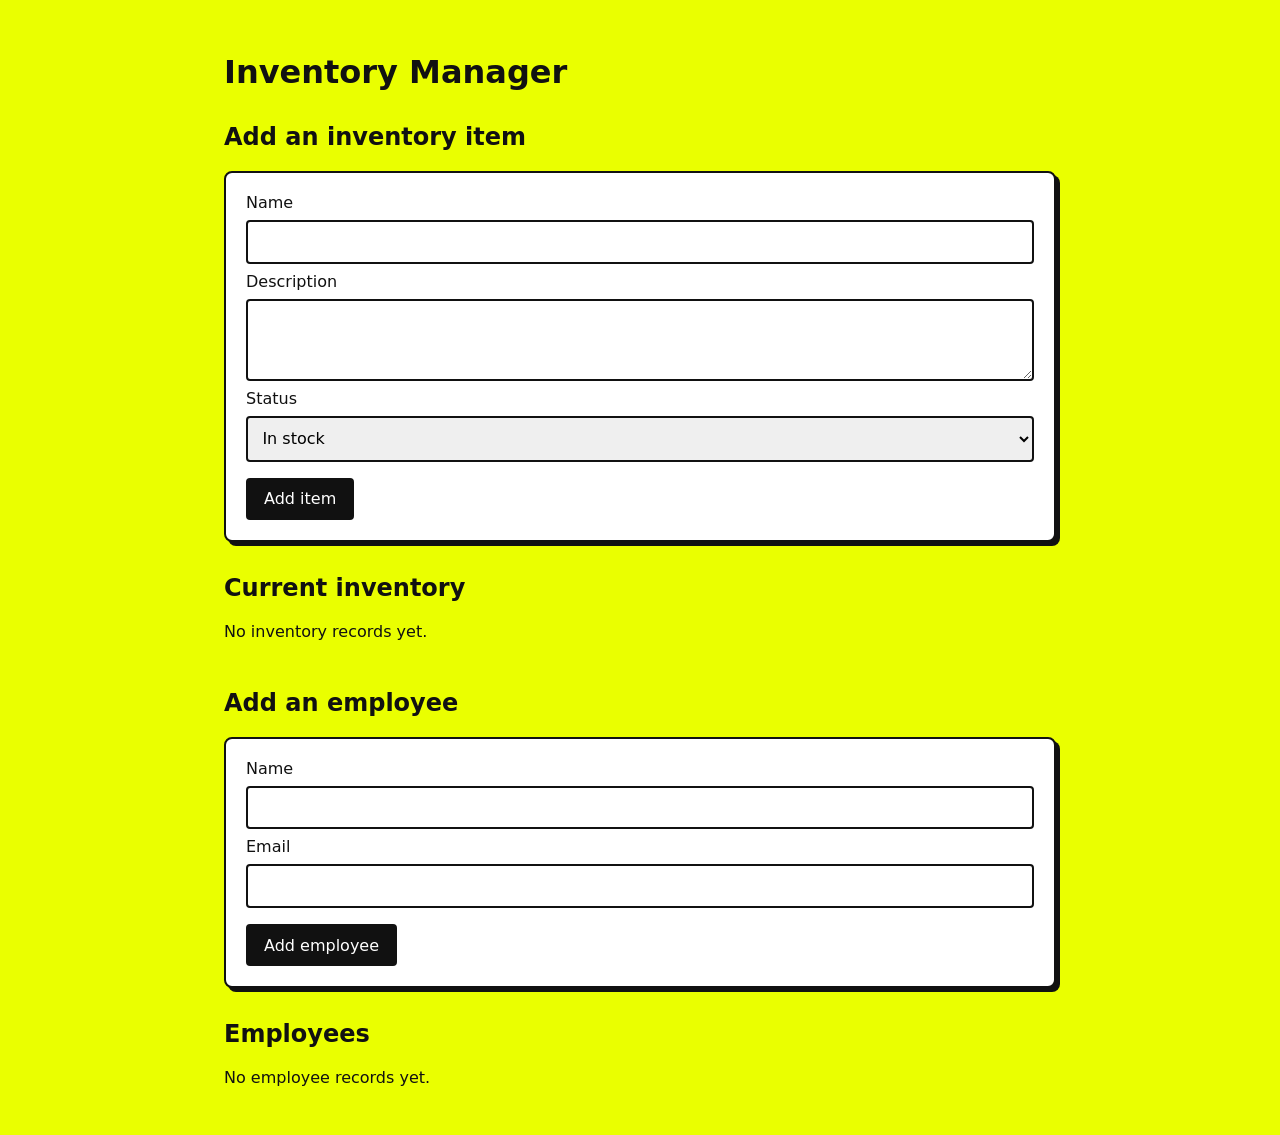
==== index.html @ f7535658 "Add employee inventory assignment management" ====
<!doctype html>
<html lang="en">
<head>
  <meta charset="UTF-8">
  <meta name="viewport" content="width=device-width, initial-scale=1.0">
  <title>Inventory Manager</title>
  <link rel="stylesheet" href="styles.css">
</head>
<body>
<main>
  <h1>Inventory Manager</h1>
  <p id="app-status" class="visually-hidden" role="status" aria-live="polite" aria-atomic="true"></p>

  <section aria-labelledby="inventory-form-heading">
    <h2 id="inventory-form-heading">Add an inventory item</h2>
    <form id="inventory-form" novalidate>
      <input type="hidden" id="record-id">
      <label for="name">Name</label><input type="text" id="name" name="name" required>
      <label for="description">Description</label><textarea id="description" name="description" rows="3" required></textarea>
      <label for="status">Status</label>
      <select id="status" name="status" required>
        <option value="In stock">In stock</option><option value="Low stock">Low stock</option><option value="Out of stock">Out of stock</option>
      </select>
      <div class="form-actions"><button type="submit" id="submit-button">Add item</button><button type="button" id="cancel-button" hidden>Cancel edit</button></div>
    </form>
  </section>

  <section aria-labelledby="inventory-heading">
    <h2 id="inventory-heading">Current inventory</h2>
    <p id="empty-message">No inventory records yet.</p>
    <ul id="inventory-list"></ul>
  </section>

  <section aria-labelledby="employee-form-heading">
    <h2 id="employee-form-heading">Add an employee</h2>
    <form id="employee-form" novalidate>
      <input type="hidden" id="employee-id">
      <label for="employee-name">Name</label><input type="text" id="employee-name" name="employee-name" required>
      <label for="employee-email">Email</label><input type="email" id="employee-email" name="employee-email" required>
      <div class="form-actions"><button type="submit" id="employee-submit-button">Add employee</button><button type="button" id="employee-cancel-button" hidden>Cancel edit</button></div>
    </form>
  </section>

  <section aria-labelledby="employees-heading">
    <h2 id="employees-heading">Employees</h2>
    <p id="employees-empty-message">No employee records yet.</p>
    <div class="table-wrapper" id="employees-table-wrapper" hidden>
      <table>
        <thead><tr><th scope="col">Name</th><th scope="col">Email</th><th scope="col">Actions</th></tr></thead>
        <tbody id="employees-table-body"></tbody>
      </table>
    </div>
  </section>
</main>
<script src="app.js"></script>
</body>
</html>
---- styles.css ----
:root { color-scheme: light; font-family: system-ui, sans-serif; }
* { box-sizing: border-box; }
body { margin: 0; min-height: 100vh; padding: 2rem 1rem; color: #111; background: #eaff00; }
main { width: min(52rem, 100%); margin: 0 auto; }
form, .inventory-item, .table-wrapper { padding: 1.25rem; border: 2px solid #111; border-radius: .5rem; background: #fff; box-shadow: 4px 4px 0 #111; }
form { display: grid; gap: .5rem; }
input, textarea, select, button { font: inherit; }
input, textarea, select { width: 100%; padding: .65rem; border: 2px solid #111; border-radius: .25rem; }
textarea { resize: vertical; }
.form-actions, .item-actions, .assignment-control { display: flex; flex-wrap: wrap; gap: .5rem; align-items: end; margin-top: .5rem; }
.assignment-control label { flex-basis: 100%; font-weight: 700; }
.assignment-control select { flex: 1 1 14rem; }
button { padding: .6rem 1rem; border: 2px solid #111; border-radius: .25rem; color: #fff; background: #111; cursor: pointer; }
button:hover, button:focus-visible { color: #111; background: #eaff00; }
h2 { margin-top: 2rem; }
#inventory-list { display: grid; gap: 1rem; padding: 0; list-style: none; }
.inventory-item h3, .inventory-item p { margin-top: 0; }
.table-wrapper { overflow-x: auto; }
table { width: 100%; border-collapse: collapse; }
th, td { padding: .75rem; border-bottom: 2px solid #111; text-align: left; }
th:last-child, td:last-child { width: 1%; white-space: nowrap; }
td button + button { margin-left: .35rem; }
.visually-hidden { position: absolute; width: 1px; height: 1px; padding: 0; margin: -1px; overflow: hidden; clip: rect(0, 0, 0, 0); white-space: nowrap; border: 0; }
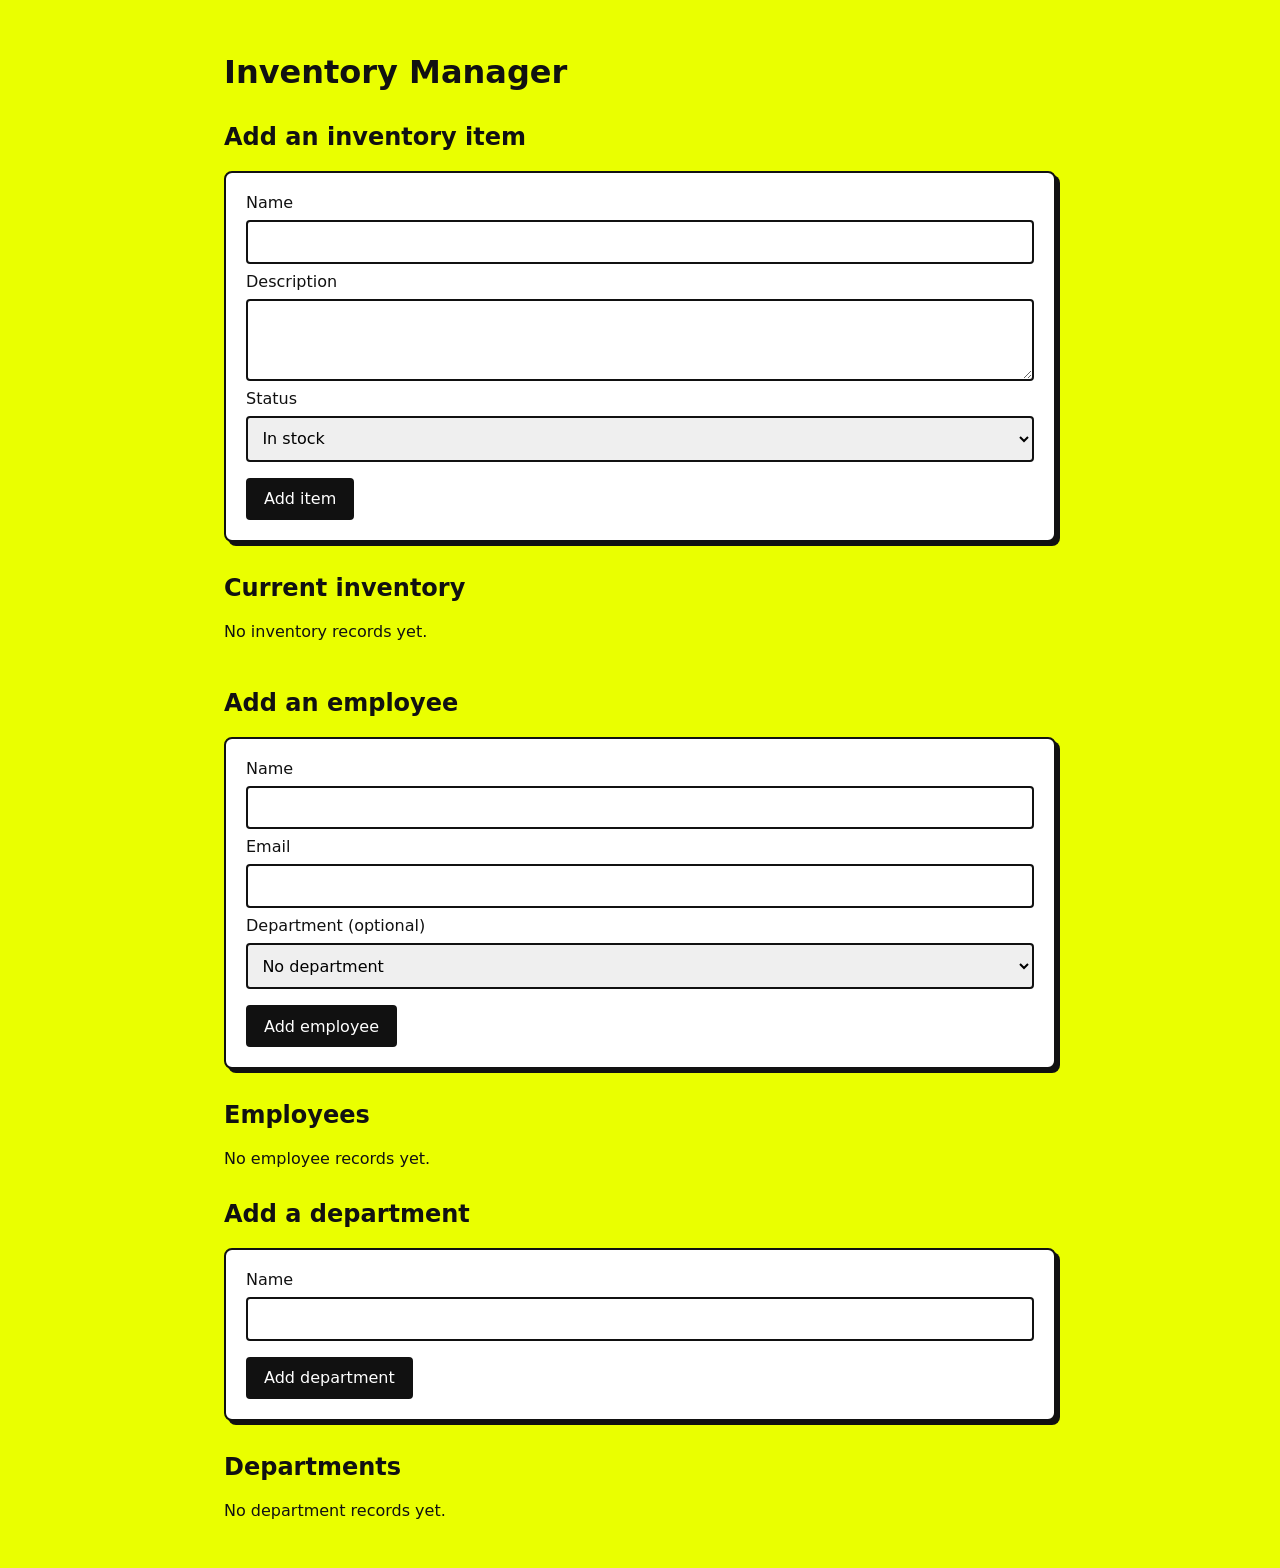
==== commit a2760965: "Add persistent department assignments" ====
--- a/index.html
+++ b/index.html
@@ -37,6 +37,8 @@
       <input type="hidden" id="employee-id">
       <label for="employee-name">Name</label><input type="text" id="employee-name" name="employee-name" required>
       <label for="employee-email">Email</label><input type="email" id="employee-email" name="employee-email" required>
+      <label for="employee-department">Department (optional)</label>
+      <select id="employee-department" name="employee-department"><option value="">No department</option></select>
       <div class="form-actions"><button type="submit" id="employee-submit-button">Add employee</button><button type="button" id="employee-cancel-button" hidden>Cancel edit</button></div>
     </form>
   </section>
@@ -46,8 +48,28 @@
     <p id="employees-empty-message">No employee records yet.</p>
     <div class="table-wrapper" id="employees-table-wrapper" hidden>
       <table>
-        <thead><tr><th scope="col">Name</th><th scope="col">Email</th><th scope="col">Actions</th></tr></thead>
+        <thead><tr><th scope="col">Name</th><th scope="col">Email</th><th scope="col">Department</th><th scope="col">Actions</th></tr></thead>
         <tbody id="employees-table-body"></tbody>
+      </table>
+    </div>
+  </section>
+
+  <section aria-labelledby="department-form-heading">
+    <h2 id="department-form-heading">Add a department</h2>
+    <form id="department-form" novalidate>
+      <input type="hidden" id="department-id">
+      <label for="department-name">Name</label><input type="text" id="department-name" name="department-name" required>
+      <div class="form-actions"><button type="submit" id="department-submit-button">Add department</button><button type="button" id="department-cancel-button" hidden>Cancel edit</button></div>
+    </form>
+  </section>
+
+  <section aria-labelledby="departments-heading">
+    <h2 id="departments-heading">Departments</h2>
+    <p id="departments-empty-message">No department records yet.</p>
+    <div class="table-wrapper" id="departments-table-wrapper" hidden>
+      <table>
+        <thead><tr><th scope="col">Name</th><th scope="col">Employees</th><th scope="col">Actions</th></tr></thead>
+        <tbody id="departments-table-body"></tbody>
       </table>
     </div>
   </section>
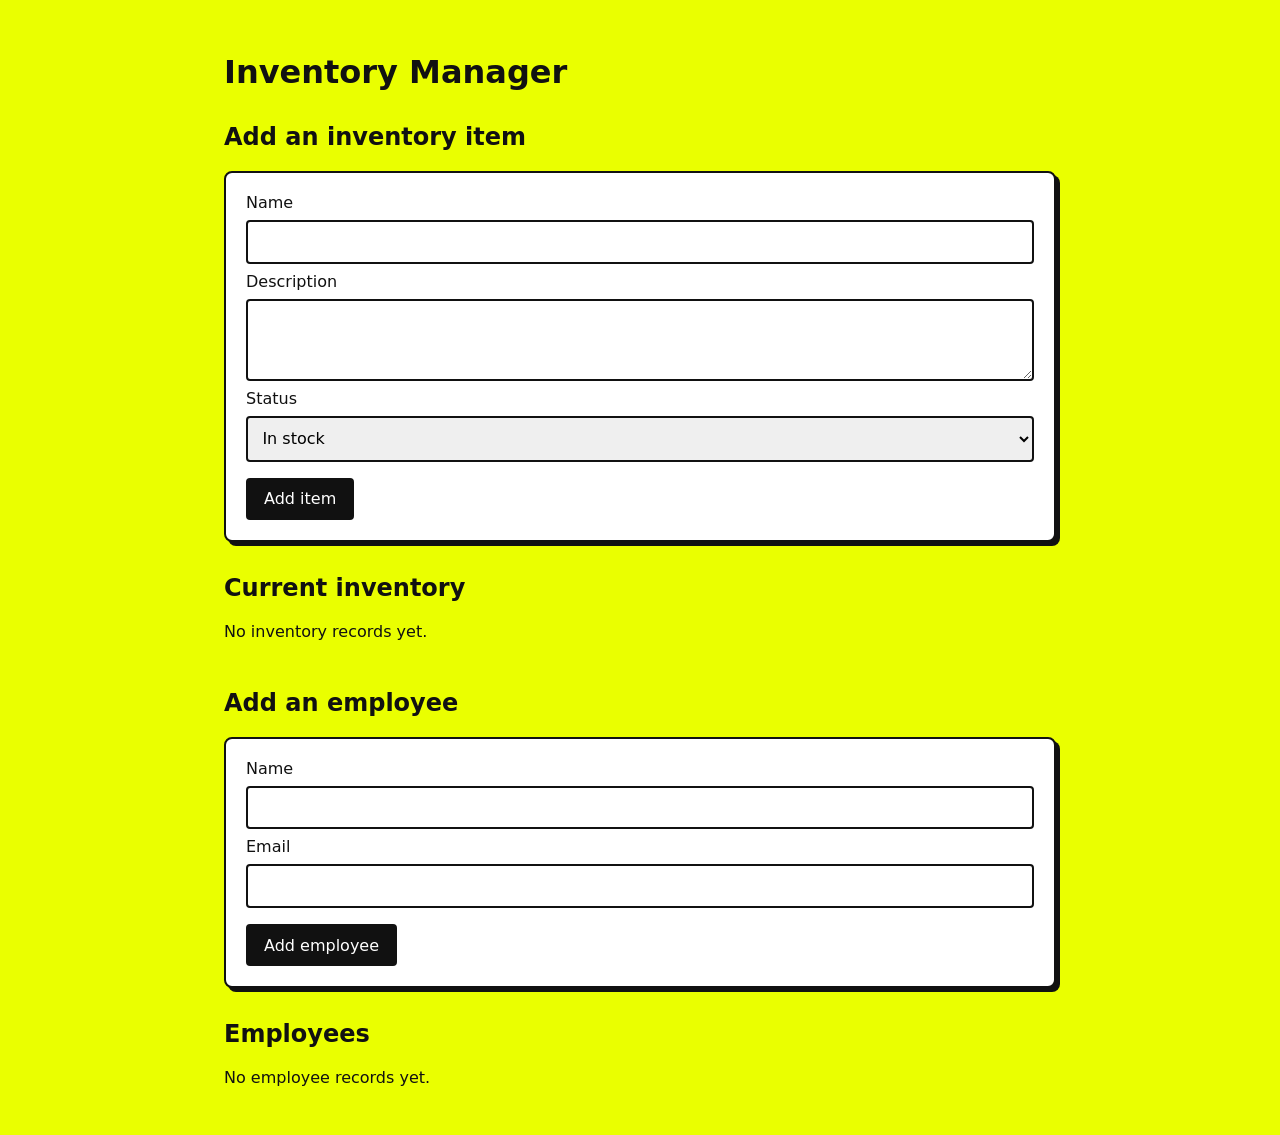
==== commit 912b2ab9: "Merge pull request #1 from thai-ui-test/cody/neon-inventory-crud Add neon inventory CRUD page" ====
--- a/index.html
+++ b/index.html
@@ -37,8 +37,6 @@
       <input type="hidden" id="employee-id">
       <label for="employee-name">Name</label><input type="text" id="employee-name" name="employee-name" required>
       <label for="employee-email">Email</label><input type="email" id="employee-email" name="employee-email" required>
-      <label for="employee-department">Department (optional)</label>
-      <select id="employee-department" name="employee-department"><option value="">No department</option></select>
       <div class="form-actions"><button type="submit" id="employee-submit-button">Add employee</button><button type="button" id="employee-cancel-button" hidden>Cancel edit</button></div>
     </form>
   </section>
@@ -48,28 +46,8 @@
     <p id="employees-empty-message">No employee records yet.</p>
     <div class="table-wrapper" id="employees-table-wrapper" hidden>
       <table>
-        <thead><tr><th scope="col">Name</th><th scope="col">Email</th><th scope="col">Department</th><th scope="col">Actions</th></tr></thead>
+        <thead><tr><th scope="col">Name</th><th scope="col">Email</th><th scope="col">Actions</th></tr></thead>
         <tbody id="employees-table-body"></tbody>
-      </table>
-    </div>
-  </section>
-
-  <section aria-labelledby="department-form-heading">
-    <h2 id="department-form-heading">Add a department</h2>
-    <form id="department-form" novalidate>
-      <input type="hidden" id="department-id">
-      <label for="department-name">Name</label><input type="text" id="department-name" name="department-name" required>
-      <div class="form-actions"><button type="submit" id="department-submit-button">Add department</button><button type="button" id="department-cancel-button" hidden>Cancel edit</button></div>
-    </form>
-  </section>
-
-  <section aria-labelledby="departments-heading">
-    <h2 id="departments-heading">Departments</h2>
-    <p id="departments-empty-message">No department records yet.</p>
-    <div class="table-wrapper" id="departments-table-wrapper" hidden>
-      <table>
-        <thead><tr><th scope="col">Name</th><th scope="col">Employees</th><th scope="col">Actions</th></tr></thead>
-        <tbody id="departments-table-body"></tbody>
       </table>
     </div>
   </section>
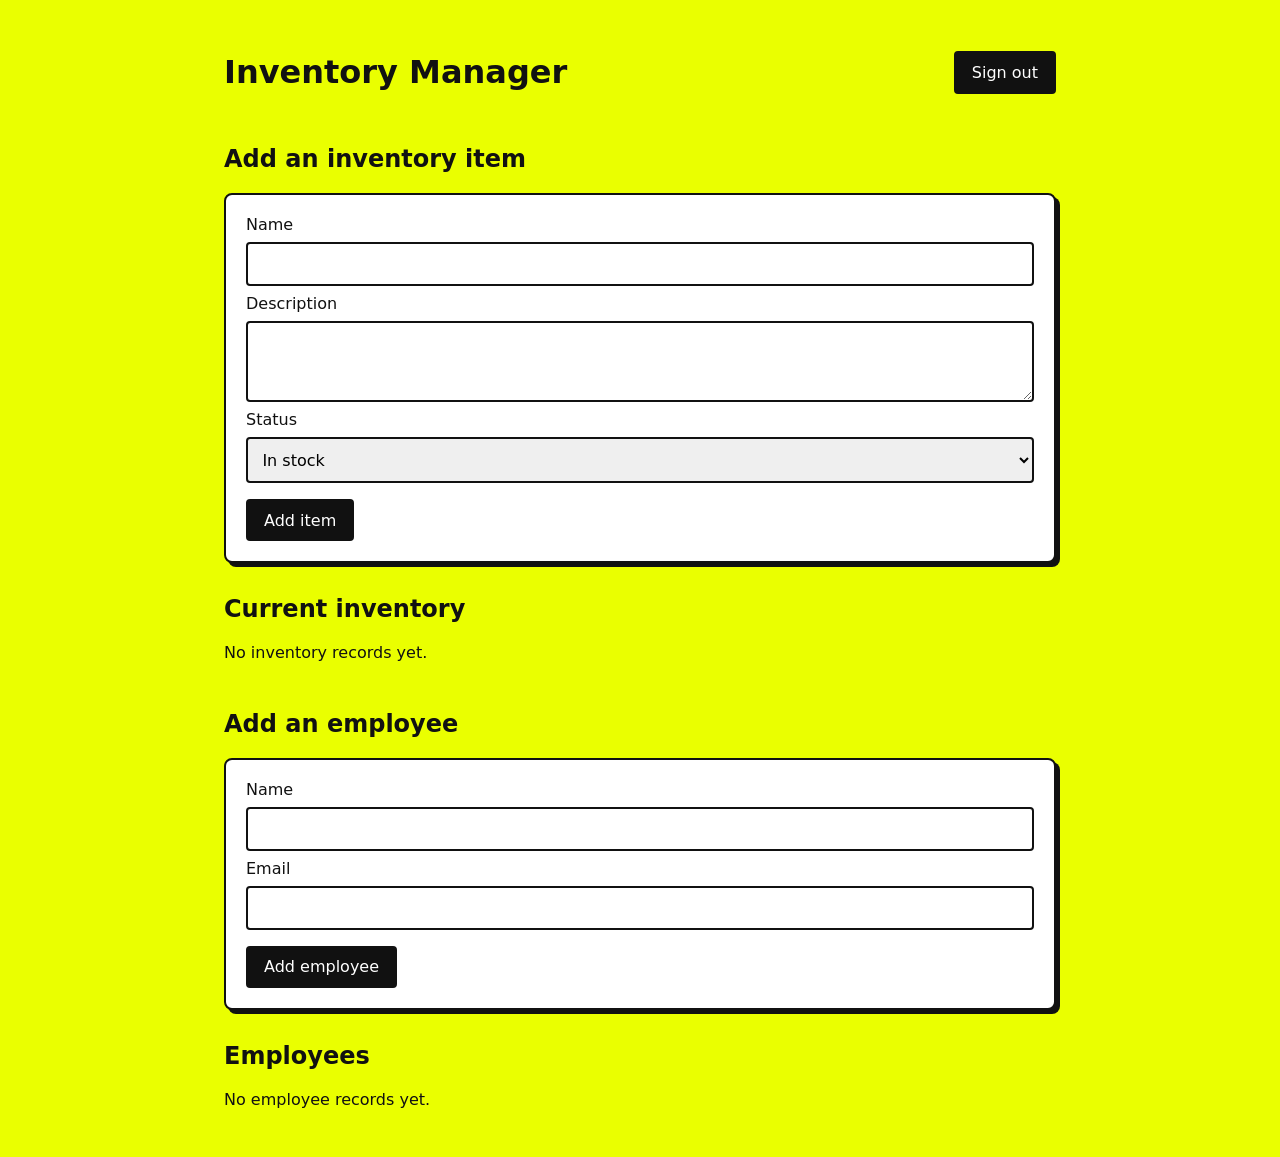
==== commit a5775e99: "Add secure authentication and user administration" ====
--- a/index.html
+++ b/index.html
@@ -8,7 +8,7 @@
 </head>
 <body>
 <main>
-  <h1>Inventory Manager</h1>
+  <div class="page-heading"><h1>Inventory Manager</h1><button type="button" id="sign-out-button">Sign out</button></div>
   <p id="app-status" class="visually-hidden" role="status" aria-live="polite" aria-atomic="true"></p>
 
   <section aria-labelledby="inventory-form-heading">
@@ -51,6 +51,19 @@
       </table>
     </div>
   </section>
+
+  <section id="admin-panel" aria-labelledby="admin-heading" hidden>
+    <h2 id="admin-heading">User administration</h2>
+    <p id="admin-status" role="alert" hidden></p>
+    <form id="user-form">
+      <label for="user-email">Email</label><input type="email" id="user-email" required autocomplete="off">
+      <label for="user-password">Temporary password</label><input type="password" id="user-password" required minlength="12" autocomplete="new-password">
+      <label class="checkbox-label" for="user-admin"><input type="checkbox" id="user-admin"> Administrator access</label>
+      <div class="form-actions"><button type="submit">Create user</button></div>
+    </form>
+    <p id="users-empty-message">No users yet.</p>
+    <div class="table-wrapper" id="users-table-wrapper" hidden><table><thead><tr><th scope="col">Email</th><th scope="col">Role</th><th scope="col">Actions</th></tr></thead><tbody id="users-table-body"></tbody></table></div>
+  </section>
 </main>
 <script src="app.js"></script>
 </body>
--- a/styles.css
+++ b/styles.css
@@ -2,16 +2,20 @@
 * { box-sizing: border-box; }
 body { margin: 0; min-height: 100vh; padding: 2rem 1rem; color: #111; background: #eaff00; }
 main { width: min(52rem, 100%); margin: 0 auto; }
+.page-heading { display: flex; justify-content: space-between; gap: 1rem; align-items: center; }
 form, .inventory-item, .table-wrapper { padding: 1.25rem; border: 2px solid #111; border-radius: .5rem; background: #fff; box-shadow: 4px 4px 0 #111; }
 form { display: grid; gap: .5rem; }
 input, textarea, select, button { font: inherit; }
 input, textarea, select { width: 100%; padding: .65rem; border: 2px solid #111; border-radius: .25rem; }
+.checkbox-label { display: flex; align-items: center; gap: .5rem; font-weight: 700; }
+.checkbox-label input { width: auto; }
 textarea { resize: vertical; }
 .form-actions, .item-actions, .assignment-control { display: flex; flex-wrap: wrap; gap: .5rem; align-items: end; margin-top: .5rem; }
 .assignment-control label { flex-basis: 100%; font-weight: 700; }
 .assignment-control select { flex: 1 1 14rem; }
 button { padding: .6rem 1rem; border: 2px solid #111; border-radius: .25rem; color: #fff; background: #111; cursor: pointer; }
 button:hover, button:focus-visible { color: #111; background: #eaff00; }
+button:disabled { cursor: not-allowed; opacity: .55; }
 h2 { margin-top: 2rem; }
 #inventory-list { display: grid; gap: 1rem; padding: 0; list-style: none; }
 .inventory-item h3, .inventory-item p { margin-top: 0; }
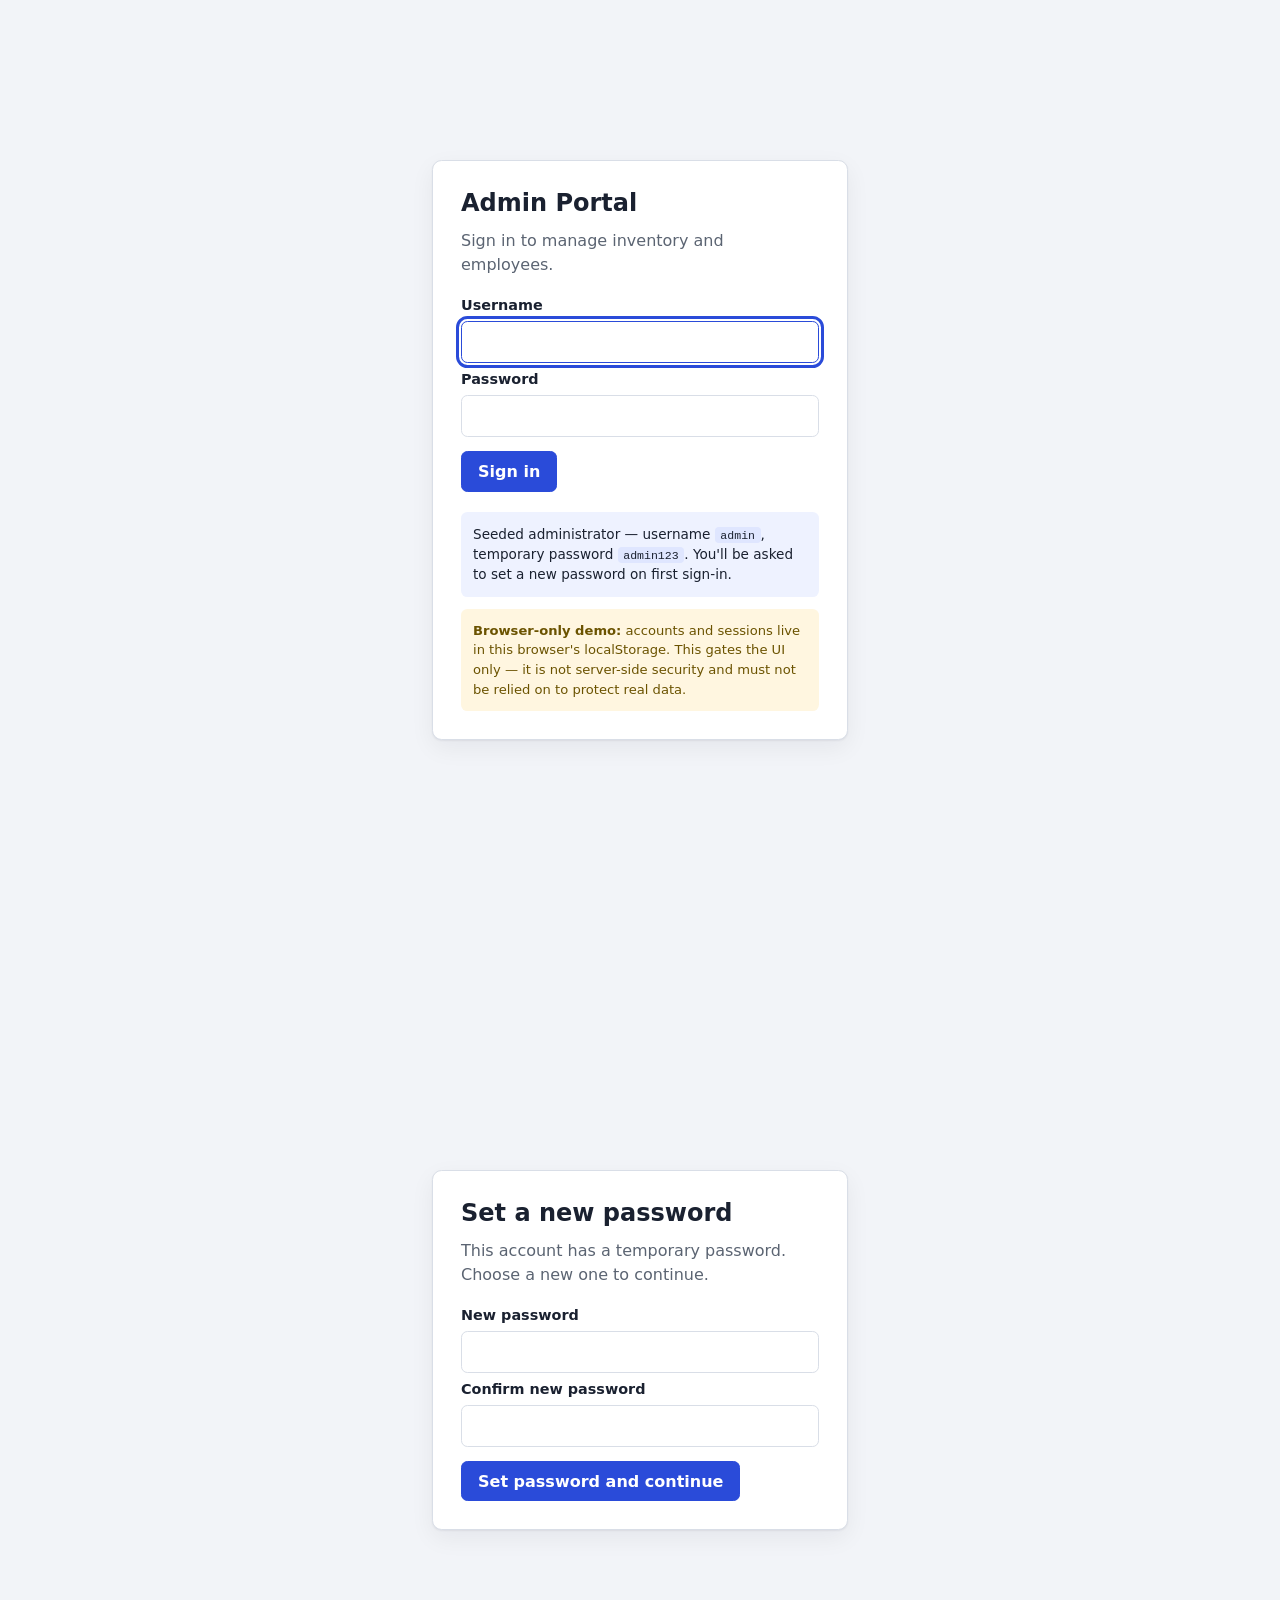
==== commit 618042bf: "Modernize portal with client-side admin auth" ====
--- a/index.html
+++ b/index.html
@@ -3,68 +3,136 @@
 <head>
   <meta charset="UTF-8">
   <meta name="viewport" content="width=device-width, initial-scale=1.0">
-  <title>Inventory Manager</title>
+  <title>Admin Portal</title>
   <link rel="stylesheet" href="styles.css">
 </head>
 <body>
-<main>
-  <div class="page-heading"><h1>Inventory Manager</h1><button type="button" id="sign-out-button">Sign out</button></div>
-  <p id="app-status" class="visually-hidden" role="status" aria-live="polite" aria-atomic="true"></p>
+<p id="live-region" class="visually-hidden" role="status" aria-live="polite" aria-atomic="true"></p>
 
-  <section aria-labelledby="inventory-form-heading">
-    <h2 id="inventory-form-heading">Add an inventory item</h2>
-    <form id="inventory-form" novalidate>
-      <input type="hidden" id="record-id">
-      <label for="name">Name</label><input type="text" id="name" name="name" required>
-      <label for="description">Description</label><textarea id="description" name="description" rows="3" required></textarea>
-      <label for="status">Status</label>
-      <select id="status" name="status" required>
-        <option value="In stock">In stock</option><option value="Low stock">Low stock</option><option value="Out of stock">Out of stock</option>
-      </select>
-      <div class="form-actions"><button type="submit" id="submit-button">Add item</button><button type="button" id="cancel-button" hidden>Cancel edit</button></div>
+<main id="login-view" class="auth-view">
+  <div class="auth-card">
+    <h1>Admin Portal</h1>
+    <p class="auth-subtitle">Sign in to manage inventory and employees.</p>
+    <form id="login-form" novalidate>
+      <label for="login-username">Username</label>
+      <input type="text" id="login-username" name="username" autocomplete="username" required>
+      <label for="login-password">Password</label>
+      <input type="password" id="login-password" name="password" autocomplete="current-password" required>
+      <p id="login-error" class="form-error" role="alert" hidden></p>
+      <div class="form-actions"><button type="submit" id="login-submit" class="btn btn-primary">Sign in</button></div>
     </form>
-  </section>
+    <p class="seed-hint">Seeded administrator — username <code>admin</code>, temporary password <code>admin123</code>. You'll be asked to set a new password on first sign-in.</p>
+    <p class="security-note"><strong>Browser-only demo:</strong> accounts and sessions live in this browser's localStorage. This gates the UI only — it is not server-side security and must not be relied on to protect real data.</p>
+  </div>
+</main>
 
-  <section aria-labelledby="inventory-heading">
-    <h2 id="inventory-heading">Current inventory</h2>
-    <p id="empty-message">No inventory records yet.</p>
-    <ul id="inventory-list"></ul>
-  </section>
+<main id="password-change-view" class="auth-view" hidden>
+  <div class="auth-card">
+    <h1 id="password-change-heading" tabindex="-1">Set a new password</h1>
+    <p class="auth-subtitle">This account has a temporary password. Choose a new one to continue.</p>
+    <form id="password-change-form" novalidate>
+      <label for="new-password">New password</label>
+      <input type="password" id="new-password" name="new-password" autocomplete="new-password" required minlength="8">
+      <label for="confirm-password">Confirm new password</label>
+      <input type="password" id="confirm-password" name="confirm-password" autocomplete="new-password" required minlength="8">
+      <p id="password-change-error" class="form-error" role="alert" hidden></p>
+      <div class="form-actions"><button type="submit" id="password-change-submit" class="btn btn-primary">Set password and continue</button></div>
+    </form>
+  </div>
+</main>
 
-  <section aria-labelledby="employee-form-heading">
-    <h2 id="employee-form-heading">Add an employee</h2>
-    <form id="employee-form" novalidate>
-      <input type="hidden" id="employee-id">
-      <label for="employee-name">Name</label><input type="text" id="employee-name" name="employee-name" required>
-      <label for="employee-email">Email</label><input type="email" id="employee-email" name="employee-email" required>
-      <div class="form-actions"><button type="submit" id="employee-submit-button">Add employee</button><button type="button" id="employee-cancel-button" hidden>Cancel edit</button></div>
-    </form>
-  </section>
+<div id="app-view" hidden>
+  <a class="skip-link" href="#app-main">Skip to main content</a>
+  <header class="app-header">
+    <div class="brand">
+      <span class="brand-mark" aria-hidden="true">&#9670;</span>
+      <span class="brand-name">Admin Portal</span>
+    </div>
+    <div class="session-info">
+      <span id="current-user-label"></span>
+      <button type="button" id="sign-out-button" class="btn btn-ghost">Sign out</button>
+    </div>
+  </header>
 
-  <section aria-labelledby="employees-heading">
-    <h2 id="employees-heading">Employees</h2>
-    <p id="employees-empty-message">No employee records yet.</p>
-    <div class="table-wrapper" id="employees-table-wrapper" hidden>
-      <table>
-        <thead><tr><th scope="col">Name</th><th scope="col">Email</th><th scope="col">Actions</th></tr></thead>
-        <tbody id="employees-table-body"></tbody>
-      </table>
-    </div>
-  </section>
+  <nav class="app-nav" aria-label="Primary">
+    <button type="button" class="nav-link" id="nav-inventory" data-panel="inventory" aria-current="page">Inventory</button>
+    <button type="button" class="nav-link" id="nav-employees" data-panel="employees">Employees</button>
+    <button type="button" class="nav-link" id="nav-users" data-panel="users" hidden>Users</button>
+  </nav>
 
-  <section id="admin-panel" aria-labelledby="admin-heading" hidden>
-    <h2 id="admin-heading">User administration</h2>
-    <p id="admin-status" role="alert" hidden></p>
-    <form id="user-form">
-      <label for="user-email">Email</label><input type="email" id="user-email" required autocomplete="off">
-      <label for="user-password">Temporary password</label><input type="password" id="user-password" required minlength="12" autocomplete="new-password">
-      <label class="checkbox-label" for="user-admin"><input type="checkbox" id="user-admin"> Administrator access</label>
-      <div class="form-actions"><button type="submit">Create user</button></div>
-    </form>
-    <p id="users-empty-message">No users yet.</p>
-    <div class="table-wrapper" id="users-table-wrapper" hidden><table><thead><tr><th scope="col">Email</th><th scope="col">Role</th><th scope="col">Actions</th></tr></thead><tbody id="users-table-body"></tbody></table></div>
-  </section>
-</main>
+  <main id="app-main">
+    <section id="panel-inventory" class="panel" aria-labelledby="inventory-heading">
+      <h2 id="inventory-heading" tabindex="-1">Current inventory</h2>
+
+      <div class="card">
+        <h3 id="inventory-form-heading">Add an inventory item</h3>
+        <form id="inventory-form" novalidate>
+          <input type="hidden" id="record-id">
+          <label for="name">Name</label><input type="text" id="name" name="name" required>
+          <label for="description">Description</label><textarea id="description" name="description" rows="3" required></textarea>
+          <label for="status">Status</label>
+          <select id="status" name="status" required>
+            <option value="In stock">In stock</option><option value="Low stock">Low stock</option><option value="Out of stock">Out of stock</option>
+          </select>
+          <div class="form-actions"><button type="submit" id="submit-button" class="btn btn-primary">Add item</button><button type="button" id="cancel-button" class="btn btn-ghost" hidden>Cancel edit</button></div>
+        </form>
+      </div>
+
+      <p id="empty-message">No inventory records yet.</p>
+      <ul id="inventory-list"></ul>
+    </section>
+
+    <section id="panel-employees" class="panel" aria-labelledby="employees-heading" hidden>
+      <h2 id="employees-heading" tabindex="-1">Employees</h2>
+
+      <div class="card">
+        <h3 id="employee-form-heading">Add an employee</h3>
+        <form id="employee-form" novalidate>
+          <input type="hidden" id="employee-id">
+          <label for="employee-name">Name</label><input type="text" id="employee-name" name="employee-name" required>
+          <label for="employee-email">Email</label><input type="email" id="employee-email" name="employee-email" required>
+          <div class="form-actions"><button type="submit" id="employee-submit-button" class="btn btn-primary">Add employee</button><button type="button" id="employee-cancel-button" class="btn btn-ghost" hidden>Cancel edit</button></div>
+        </form>
+      </div>
+
+      <p id="employees-empty-message">No employee records yet.</p>
+      <div class="table-wrapper" id="employees-table-wrapper" hidden>
+        <table>
+          <thead><tr><th scope="col">Name</th><th scope="col">Email</th><th scope="col">Actions</th></tr></thead>
+          <tbody id="employees-table-body"></tbody>
+        </table>
+      </div>
+    </section>
+
+    <section id="panel-users" class="panel" aria-labelledby="users-heading" hidden>
+      <h2 id="users-heading" tabindex="-1">User management</h2>
+      <p class="panel-note">Administrators can create accounts, grant or revoke administrator access, and remove accounts. Changes are stored only in this browser.</p>
+
+      <div class="card">
+        <h3 id="user-form-heading">Add a user</h3>
+        <form id="user-create-form" novalidate>
+          <label for="new-username">Username</label>
+          <input type="text" id="new-username" name="new-username" autocomplete="off" required>
+          <label for="new-user-password">Password</label>
+          <input type="password" id="new-user-password" name="new-user-password" autocomplete="new-password" required minlength="8">
+          <label for="new-user-confirm-password">Confirm password</label>
+          <input type="password" id="new-user-confirm-password" name="new-user-confirm-password" autocomplete="new-password" required minlength="8">
+          <label class="checkbox-label" for="new-user-is-admin"><input type="checkbox" id="new-user-is-admin" name="new-user-is-admin"> Grant administrator access</label>
+          <p id="user-create-error" class="form-error" role="alert" hidden></p>
+          <div class="form-actions"><button type="submit" id="user-create-submit" class="btn btn-primary">Add user</button></div>
+        </form>
+      </div>
+
+      <p id="users-empty-message" hidden>No user accounts yet.</p>
+      <div class="table-wrapper" id="users-table-wrapper">
+        <table>
+          <thead><tr><th scope="col">Username</th><th scope="col">Role</th><th scope="col">Actions</th></tr></thead>
+          <tbody id="users-table-body"></tbody>
+        </table>
+      </div>
+    </section>
+  </main>
+</div>
 <script src="app.js"></script>
 </body>
 </html>
--- a/styles.css
+++ b/styles.css
@@ -1,27 +1,310 @@
-:root { color-scheme: light; font-family: system-ui, sans-serif; }
+:root {
+  color-scheme: light;
+  font-family: system-ui, -apple-system, "Segoe UI", sans-serif;
+  --color-bg: #f2f4f8;
+  --color-surface: #ffffff;
+  --color-border: #d9dee7;
+  --color-text: #1a2130;
+  --color-muted: #5b6472;
+  --color-primary: #2a4bd9;
+  --color-primary-dark: #1c35a3;
+  --color-danger: #c02b3a;
+  --color-danger-dark: #94212c;
+  --color-success: #197a4b;
+  --radius: 0.6rem;
+  --shadow: 0 1px 2px rgba(20, 24, 38, 0.06), 0 8px 24px rgba(20, 24, 38, 0.06);
+}
+
 * { box-sizing: border-box; }
-body { margin: 0; min-height: 100vh; padding: 2rem 1rem; color: #111; background: #eaff00; }
-main { width: min(52rem, 100%); margin: 0 auto; }
-.page-heading { display: flex; justify-content: space-between; gap: 1rem; align-items: center; }
-form, .inventory-item, .table-wrapper { padding: 1.25rem; border: 2px solid #111; border-radius: .5rem; background: #fff; box-shadow: 4px 4px 0 #111; }
-form { display: grid; gap: .5rem; }
+
+body {
+  margin: 0;
+  min-height: 100vh;
+  color: var(--color-text);
+  background: var(--color-bg);
+}
+
+h1, h2, h3 { line-height: 1.2; }
+h1 { font-size: 1.5rem; }
+h2 { font-size: 1.3rem; margin: 0 0 1rem; }
+h3 { font-size: 1.05rem; margin: 0 0 0.75rem; }
+
+p { line-height: 1.5; }
+
+a { color: var(--color-primary); }
+
+:focus-visible {
+  outline: 3px solid var(--color-primary);
+  outline-offset: 2px;
+  border-radius: 0.2rem;
+}
+
+.visually-hidden {
+  position: absolute;
+  width: 1px;
+  height: 1px;
+  padding: 0;
+  margin: -1px;
+  overflow: hidden;
+  clip: rect(0, 0, 0, 0);
+  white-space: nowrap;
+  border: 0;
+}
+
+.skip-link {
+  position: absolute;
+  left: 1rem;
+  top: -3rem;
+  background: var(--color-primary);
+  color: #fff;
+  padding: 0.6rem 1rem;
+  border-radius: 0.3rem;
+  transition: top 0.15s ease;
+  z-index: 100;
+}
+.skip-link:focus { top: 1rem; }
+
+/* Forms & inputs -------------------------------------------------------- */
+
+form { display: grid; gap: 0.5rem; }
+
+label { font-weight: 600; font-size: 0.9rem; }
+
 input, textarea, select, button { font: inherit; }
-input, textarea, select { width: 100%; padding: .65rem; border: 2px solid #111; border-radius: .25rem; }
-.checkbox-label { display: flex; align-items: center; gap: .5rem; font-weight: 700; }
+
+input[type="text"],
+input[type="email"],
+input[type="password"],
+textarea,
+select {
+  width: 100%;
+  padding: 0.65rem 0.75rem;
+  border: 1.5px solid var(--color-border);
+  border-radius: 0.4rem;
+  background: #fff;
+  color: var(--color-text);
+}
+
+input:focus-visible, textarea:focus-visible, select:focus-visible {
+  border-color: var(--color-primary);
+}
+
+textarea { resize: vertical; }
+
+.checkbox-label {
+  display: flex;
+  align-items: center;
+  gap: 0.5rem;
+  font-weight: 500;
+}
 .checkbox-label input { width: auto; }
-textarea { resize: vertical; }
-.form-actions, .item-actions, .assignment-control { display: flex; flex-wrap: wrap; gap: .5rem; align-items: end; margin-top: .5rem; }
-.assignment-control label { flex-basis: 100%; font-weight: 700; }
+
+.form-actions, .item-actions, .assignment-control {
+  display: flex;
+  flex-wrap: wrap;
+  gap: 0.6rem;
+  align-items: end;
+  margin-top: 0.4rem;
+}
+.assignment-control label { flex-basis: 100%; }
 .assignment-control select { flex: 1 1 14rem; }
-button { padding: .6rem 1rem; border: 2px solid #111; border-radius: .25rem; color: #fff; background: #111; cursor: pointer; }
-button:hover, button:focus-visible { color: #111; background: #eaff00; }
-button:disabled { cursor: not-allowed; opacity: .55; }
-h2 { margin-top: 2rem; }
-#inventory-list { display: grid; gap: 1rem; padding: 0; list-style: none; }
-.inventory-item h3, .inventory-item p { margin-top: 0; }
-.table-wrapper { overflow-x: auto; }
+
+.form-error {
+  margin: 0;
+  padding: 0.6rem 0.75rem;
+  border-radius: 0.4rem;
+  background: #fdecec;
+  color: var(--color-danger-dark);
+  font-weight: 600;
+  font-size: 0.9rem;
+}
+
+/* Buttons ---------------------------------------------------------------- */
+
+.btn {
+  padding: 0.6rem 1rem;
+  border: 1.5px solid transparent;
+  border-radius: 0.4rem;
+  cursor: pointer;
+  font-weight: 600;
+  transition: background-color 0.12s ease, color 0.12s ease, border-color 0.12s ease;
+}
+
+.btn-primary {
+  color: #fff;
+  background: var(--color-primary);
+  border-color: var(--color-primary);
+}
+.btn-primary:hover { background: var(--color-primary-dark); border-color: var(--color-primary-dark); }
+
+.btn-ghost {
+  color: var(--color-text);
+  background: #fff;
+  border-color: var(--color-border);
+}
+.btn-ghost:hover { background: #eef1f6; }
+
+.btn-danger {
+  color: var(--color-danger-dark);
+  background: #fff;
+  border-color: var(--color-danger);
+}
+.btn-danger:hover { color: #fff; background: var(--color-danger); }
+
+.btn:disabled { opacity: 0.5; cursor: not-allowed; }
+
+/* Auth views -------------------------------------------------------------- */
+
+.auth-view {
+  min-height: 100vh;
+  display: flex;
+  align-items: center;
+  justify-content: center;
+  padding: 2rem 1rem;
+}
+
+.auth-card {
+  width: min(26rem, 100%);
+  background: var(--color-surface);
+  border: 1px solid var(--color-border);
+  border-radius: var(--radius);
+  box-shadow: var(--shadow);
+  padding: 1.75rem;
+  display: grid;
+  gap: 0.75rem;
+}
+
+.auth-card h1 { margin: 0; }
+.auth-subtitle { margin: 0 0 0.5rem; color: var(--color-muted); }
+
+.seed-hint {
+  margin: 0.5rem 0 0;
+  padding: 0.75rem;
+  border-radius: 0.4rem;
+  background: #eef2ff;
+  font-size: 0.85rem;
+}
+.seed-hint code {
+  background: #dfe6ff;
+  padding: 0.1rem 0.35rem;
+  border-radius: 0.25rem;
+  font-size: 0.85em;
+}
+
+.security-note {
+  margin: 0;
+  padding: 0.75rem;
+  border-radius: 0.4rem;
+  background: #fff6e0;
+  color: #6b5300;
+  font-size: 0.82rem;
+}
+
+/* App shell ---------------------------------------------------------------- */
+
+.app-header {
+  display: flex;
+  flex-wrap: wrap;
+  align-items: center;
+  justify-content: space-between;
+  gap: 0.75rem;
+  padding: 0.9rem 1.25rem;
+  background: var(--color-surface);
+  border-bottom: 1px solid var(--color-border);
+  position: sticky;
+  top: 0;
+  z-index: 10;
+}
+
+.brand { display: flex; align-items: center; gap: 0.5rem; font-weight: 700; font-size: 1.1rem; }
+.brand-mark { color: var(--color-primary); }
+
+.session-info { display: flex; align-items: center; gap: 0.9rem; flex-wrap: wrap; }
+#current-user-label { font-size: 0.9rem; color: var(--color-muted); }
+
+.app-nav {
+  display: flex;
+  gap: 0.4rem;
+  padding: 0.75rem 1.25rem;
+  overflow-x: auto;
+  background: var(--color-bg);
+  border-bottom: 1px solid var(--color-border);
+}
+
+.nav-link {
+  padding: 0.55rem 1rem;
+  border: 1.5px solid transparent;
+  border-radius: 999px;
+  background: transparent;
+  color: var(--color-muted);
+  font-weight: 600;
+  cursor: pointer;
+  white-space: nowrap;
+}
+.nav-link:hover { background: #e6e9f0; }
+.nav-link[aria-current="page"] {
+  background: var(--color-primary);
+  color: #fff;
+}
+
+#app-main {
+  width: min(56rem, 100%);
+  margin: 0 auto;
+  padding: 1.5rem 1.25rem 3rem;
+  display: grid;
+  gap: 1.25rem;
+}
+
+.panel h2 { margin-bottom: 0.9rem; }
+.panel-note { margin-top: -0.5rem; color: var(--color-muted); font-size: 0.9rem; }
+
+.card {
+  padding: 1.25rem;
+  border: 1px solid var(--color-border);
+  border-radius: var(--radius);
+  background: var(--color-surface);
+  box-shadow: var(--shadow);
+}
+
+/* Inventory & tables --------------------------------------------------------- */
+
+#inventory-list { display: grid; gap: 1rem; padding: 0; list-style: none; margin: 0; }
+.inventory-item {
+  padding: 1.1rem 1.25rem;
+  border: 1px solid var(--color-border);
+  border-radius: var(--radius);
+  background: var(--color-surface);
+  box-shadow: var(--shadow);
+}
+.inventory-item h3, .inventory-item p { margin: 0 0 0.4rem; }
+
+.status-badge {
+  display: inline-block;
+  padding: 0.15rem 0.6rem;
+  border-radius: 999px;
+  font-size: 0.8rem;
+  font-weight: 700;
+}
+.status-in-stock { background: #e3f6ea; color: var(--color-success); }
+.status-low-stock { background: #fff2d6; color: #8a5a00; }
+.status-out-of-stock { background: #fbe4e4; color: var(--color-danger-dark); }
+
+.table-wrapper {
+  overflow-x: auto;
+  border: 1px solid var(--color-border);
+  border-radius: var(--radius);
+  background: var(--color-surface);
+  box-shadow: var(--shadow);
+}
 table { width: 100%; border-collapse: collapse; }
-th, td { padding: .75rem; border-bottom: 2px solid #111; text-align: left; }
+th, td { padding: 0.75rem 1rem; border-bottom: 1px solid var(--color-border); text-align: left; }
+tbody tr:last-child td { border-bottom: none; }
 th:last-child, td:last-child { width: 1%; white-space: nowrap; }
-td button + button { margin-left: .35rem; }
-.visually-hidden { position: absolute; width: 1px; height: 1px; padding: 0; margin: -1px; overflow: hidden; clip: rect(0, 0, 0, 0); white-space: nowrap; border: 0; }
+td button + button { margin-left: 0.4rem; }
+
+@media (max-width: 30rem) {
+  .app-header { padding: 0.75rem 1rem; }
+  .app-nav { padding: 0.6rem 1rem; }
+  #app-main { padding: 1rem 0.85rem 2.5rem; }
+  .card { padding: 1rem; }
+}
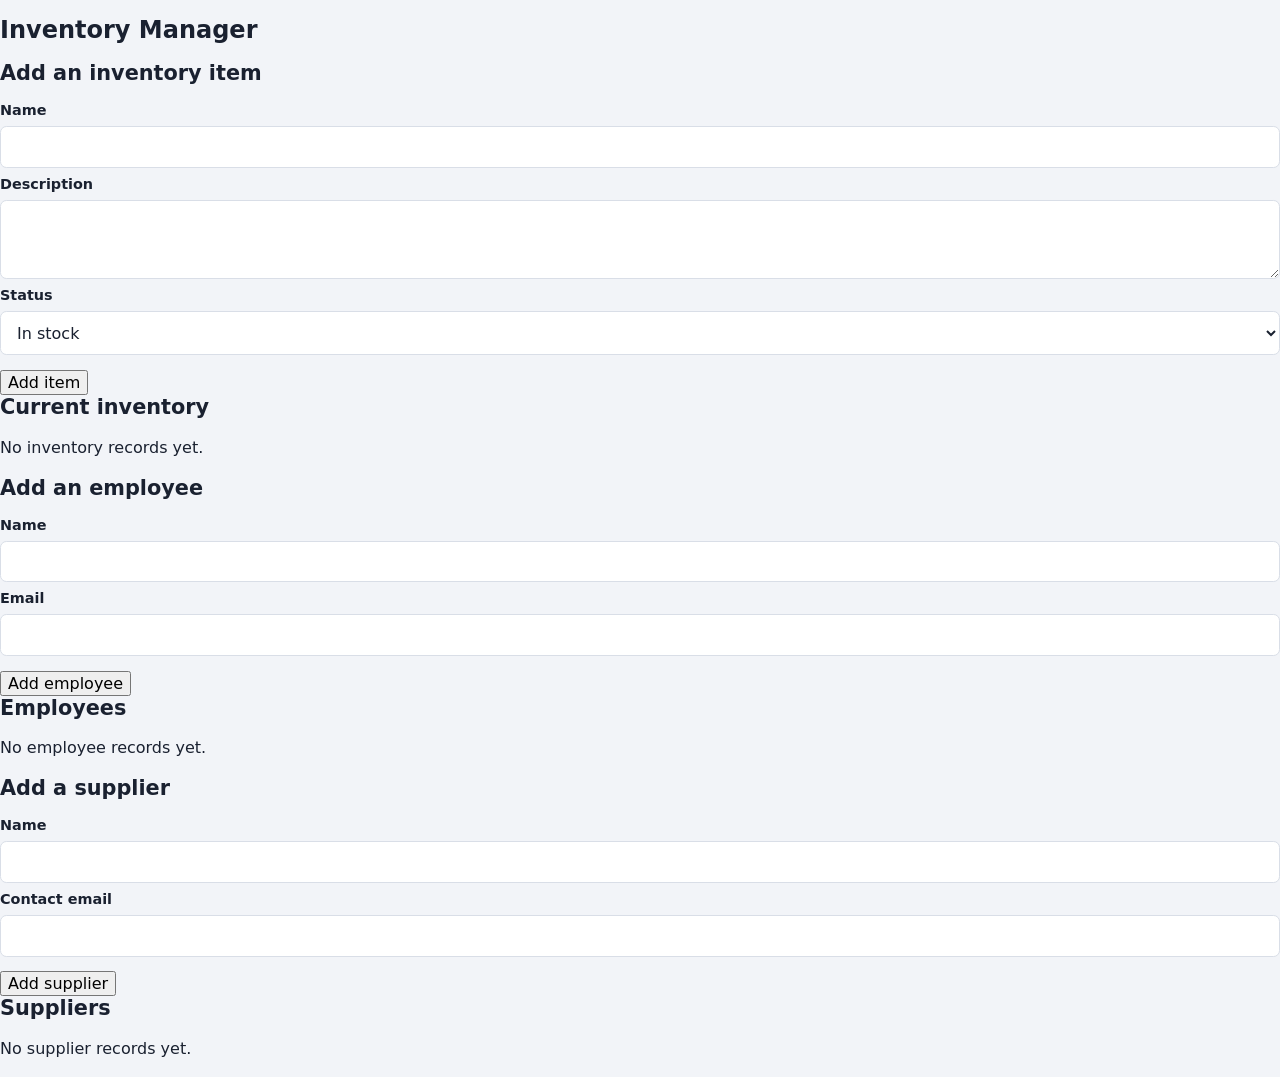
==== commit e9407c09: "Add supplier management" ====
--- a/index.html
+++ b/index.html
@@ -3,136 +3,77 @@
 <head>
   <meta charset="UTF-8">
   <meta name="viewport" content="width=device-width, initial-scale=1.0">
-  <title>Admin Portal</title>
+  <title>Inventory Manager</title>
   <link rel="stylesheet" href="styles.css">
 </head>
 <body>
-<p id="live-region" class="visually-hidden" role="status" aria-live="polite" aria-atomic="true"></p>
+<main>
+  <h1>Inventory Manager</h1>
+  <p id="app-status" class="visually-hidden" role="status" aria-live="polite" aria-atomic="true"></p>
 
-<main id="login-view" class="auth-view">
-  <div class="auth-card">
-    <h1>Admin Portal</h1>
-    <p class="auth-subtitle">Sign in to manage inventory and employees.</p>
-    <form id="login-form" novalidate>
-      <label for="login-username">Username</label>
-      <input type="text" id="login-username" name="username" autocomplete="username" required>
-      <label for="login-password">Password</label>
-      <input type="password" id="login-password" name="password" autocomplete="current-password" required>
-      <p id="login-error" class="form-error" role="alert" hidden></p>
-      <div class="form-actions"><button type="submit" id="login-submit" class="btn btn-primary">Sign in</button></div>
+  <section aria-labelledby="inventory-form-heading">
+    <h2 id="inventory-form-heading">Add an inventory item</h2>
+    <form id="inventory-form" novalidate>
+      <input type="hidden" id="record-id">
+      <label for="name">Name</label><input type="text" id="name" name="name" required>
+      <label for="description">Description</label><textarea id="description" name="description" rows="3" required></textarea>
+      <label for="status">Status</label>
+      <select id="status" name="status" required>
+        <option value="In stock">In stock</option><option value="Low stock">Low stock</option><option value="Out of stock">Out of stock</option>
+      </select>
+      <div class="form-actions"><button type="submit" id="submit-button">Add item</button><button type="button" id="cancel-button" hidden>Cancel edit</button></div>
     </form>
-    <p class="seed-hint">Seeded administrator — username <code>admin</code>, temporary password <code>admin123</code>. You'll be asked to set a new password on first sign-in.</p>
-    <p class="security-note"><strong>Browser-only demo:</strong> accounts and sessions live in this browser's localStorage. This gates the UI only — it is not server-side security and must not be relied on to protect real data.</p>
-  </div>
+  </section>
+
+  <section aria-labelledby="inventory-heading">
+    <h2 id="inventory-heading">Current inventory</h2>
+    <p id="empty-message">No inventory records yet.</p>
+    <ul id="inventory-list"></ul>
+  </section>
+
+  <section aria-labelledby="employee-form-heading">
+    <h2 id="employee-form-heading">Add an employee</h2>
+    <form id="employee-form" novalidate>
+      <input type="hidden" id="employee-id">
+      <label for="employee-name">Name</label><input type="text" id="employee-name" name="employee-name" required>
+      <label for="employee-email">Email</label><input type="email" id="employee-email" name="employee-email" required>
+      <div class="form-actions"><button type="submit" id="employee-submit-button">Add employee</button><button type="button" id="employee-cancel-button" hidden>Cancel edit</button></div>
+    </form>
+  </section>
+
+  <section aria-labelledby="employees-heading">
+    <h2 id="employees-heading">Employees</h2>
+    <p id="employees-empty-message">No employee records yet.</p>
+    <div class="table-wrapper" id="employees-table-wrapper" hidden>
+      <table>
+        <thead><tr><th scope="col">Name</th><th scope="col">Email</th><th scope="col">Actions</th></tr></thead>
+        <tbody id="employees-table-body"></tbody>
+      </table>
+    </div>
+  </section>
+
+  <section aria-labelledby="supplier-form-heading">
+    <h2 id="supplier-form-heading">Add a supplier</h2>
+    <form id="supplier-form" novalidate>
+      <input type="hidden" id="supplier-id">
+      <label for="supplier-name">Name</label><input type="text" id="supplier-name" name="supplier-name" required>
+      <label for="supplier-email">Contact email</label><input type="email" id="supplier-email" name="supplier-email" required>
+      <div class="form-actions"><button type="submit" id="supplier-submit-button">Add supplier</button><button type="button" id="supplier-cancel-button" hidden>Cancel edit</button></div>
+    </form>
+  </section>
+
+  <section aria-labelledby="suppliers-heading">
+    <h2 id="suppliers-heading">Suppliers</h2>
+    <p id="suppliers-empty-message">No supplier records yet.</p>
+    <div class="table-wrapper" id="suppliers-table-wrapper" hidden>
+      <table>
+        <thead><tr><th scope="col">Name</th><th scope="col">Contact email</th><th scope="col">Actions</th></tr></thead>
+        <tbody id="suppliers-table-body"></tbody>
+      </table>
+    </div>
+  </section>
 </main>
-
-<main id="password-change-view" class="auth-view" hidden>
-  <div class="auth-card">
-    <h1 id="password-change-heading" tabindex="-1">Set a new password</h1>
-    <p class="auth-subtitle">This account has a temporary password. Choose a new one to continue.</p>
-    <form id="password-change-form" novalidate>
-      <label for="new-password">New password</label>
-      <input type="password" id="new-password" name="new-password" autocomplete="new-password" required minlength="8">
-      <label for="confirm-password">Confirm new password</label>
-      <input type="password" id="confirm-password" name="confirm-password" autocomplete="new-password" required minlength="8">
-      <p id="password-change-error" class="form-error" role="alert" hidden></p>
-      <div class="form-actions"><button type="submit" id="password-change-submit" class="btn btn-primary">Set password and continue</button></div>
-    </form>
-  </div>
-</main>
-
-<div id="app-view" hidden>
-  <a class="skip-link" href="#app-main">Skip to main content</a>
-  <header class="app-header">
-    <div class="brand">
-      <span class="brand-mark" aria-hidden="true">&#9670;</span>
-      <span class="brand-name">Admin Portal</span>
-    </div>
-    <div class="session-info">
-      <span id="current-user-label"></span>
-      <button type="button" id="sign-out-button" class="btn btn-ghost">Sign out</button>
-    </div>
-  </header>
-
-  <nav class="app-nav" aria-label="Primary">
-    <button type="button" class="nav-link" id="nav-inventory" data-panel="inventory" aria-current="page">Inventory</button>
-    <button type="button" class="nav-link" id="nav-employees" data-panel="employees">Employees</button>
-    <button type="button" class="nav-link" id="nav-users" data-panel="users" hidden>Users</button>
-  </nav>
-
-  <main id="app-main">
-    <section id="panel-inventory" class="panel" aria-labelledby="inventory-heading">
-      <h2 id="inventory-heading" tabindex="-1">Current inventory</h2>
-
-      <div class="card">
-        <h3 id="inventory-form-heading">Add an inventory item</h3>
-        <form id="inventory-form" novalidate>
-          <input type="hidden" id="record-id">
-          <label for="name">Name</label><input type="text" id="name" name="name" required>
-          <label for="description">Description</label><textarea id="description" name="description" rows="3" required></textarea>
-          <label for="status">Status</label>
-          <select id="status" name="status" required>
-            <option value="In stock">In stock</option><option value="Low stock">Low stock</option><option value="Out of stock">Out of stock</option>
-          </select>
-          <div class="form-actions"><button type="submit" id="submit-button" class="btn btn-primary">Add item</button><button type="button" id="cancel-button" class="btn btn-ghost" hidden>Cancel edit</button></div>
-        </form>
-      </div>
-
-      <p id="empty-message">No inventory records yet.</p>
-      <ul id="inventory-list"></ul>
-    </section>
-
-    <section id="panel-employees" class="panel" aria-labelledby="employees-heading" hidden>
-      <h2 id="employees-heading" tabindex="-1">Employees</h2>
-
-      <div class="card">
-        <h3 id="employee-form-heading">Add an employee</h3>
-        <form id="employee-form" novalidate>
-          <input type="hidden" id="employee-id">
-          <label for="employee-name">Name</label><input type="text" id="employee-name" name="employee-name" required>
-          <label for="employee-email">Email</label><input type="email" id="employee-email" name="employee-email" required>
-          <div class="form-actions"><button type="submit" id="employee-submit-button" class="btn btn-primary">Add employee</button><button type="button" id="employee-cancel-button" class="btn btn-ghost" hidden>Cancel edit</button></div>
-        </form>
-      </div>
-
-      <p id="employees-empty-message">No employee records yet.</p>
-      <div class="table-wrapper" id="employees-table-wrapper" hidden>
-        <table>
-          <thead><tr><th scope="col">Name</th><th scope="col">Email</th><th scope="col">Actions</th></tr></thead>
-          <tbody id="employees-table-body"></tbody>
-        </table>
-      </div>
-    </section>
-
-    <section id="panel-users" class="panel" aria-labelledby="users-heading" hidden>
-      <h2 id="users-heading" tabindex="-1">User management</h2>
-      <p class="panel-note">Administrators can create accounts, grant or revoke administrator access, and remove accounts. Changes are stored only in this browser.</p>
-
-      <div class="card">
-        <h3 id="user-form-heading">Add a user</h3>
-        <form id="user-create-form" novalidate>
-          <label for="new-username">Username</label>
-          <input type="text" id="new-username" name="new-username" autocomplete="off" required>
-          <label for="new-user-password">Password</label>
-          <input type="password" id="new-user-password" name="new-user-password" autocomplete="new-password" required minlength="8">
-          <label for="new-user-confirm-password">Confirm password</label>
-          <input type="password" id="new-user-confirm-password" name="new-user-confirm-password" autocomplete="new-password" required minlength="8">
-          <label class="checkbox-label" for="new-user-is-admin"><input type="checkbox" id="new-user-is-admin" name="new-user-is-admin"> Grant administrator access</label>
-          <p id="user-create-error" class="form-error" role="alert" hidden></p>
-          <div class="form-actions"><button type="submit" id="user-create-submit" class="btn btn-primary">Add user</button></div>
-        </form>
-      </div>
-
-      <p id="users-empty-message" hidden>No user accounts yet.</p>
-      <div class="table-wrapper" id="users-table-wrapper">
-        <table>
-          <thead><tr><th scope="col">Username</th><th scope="col">Role</th><th scope="col">Actions</th></tr></thead>
-          <tbody id="users-table-body"></tbody>
-        </table>
-      </div>
-    </section>
-  </main>
-</div>
 <script src="app.js"></script>
+<script src="suppliers.js"></script>
 </body>
 </html>
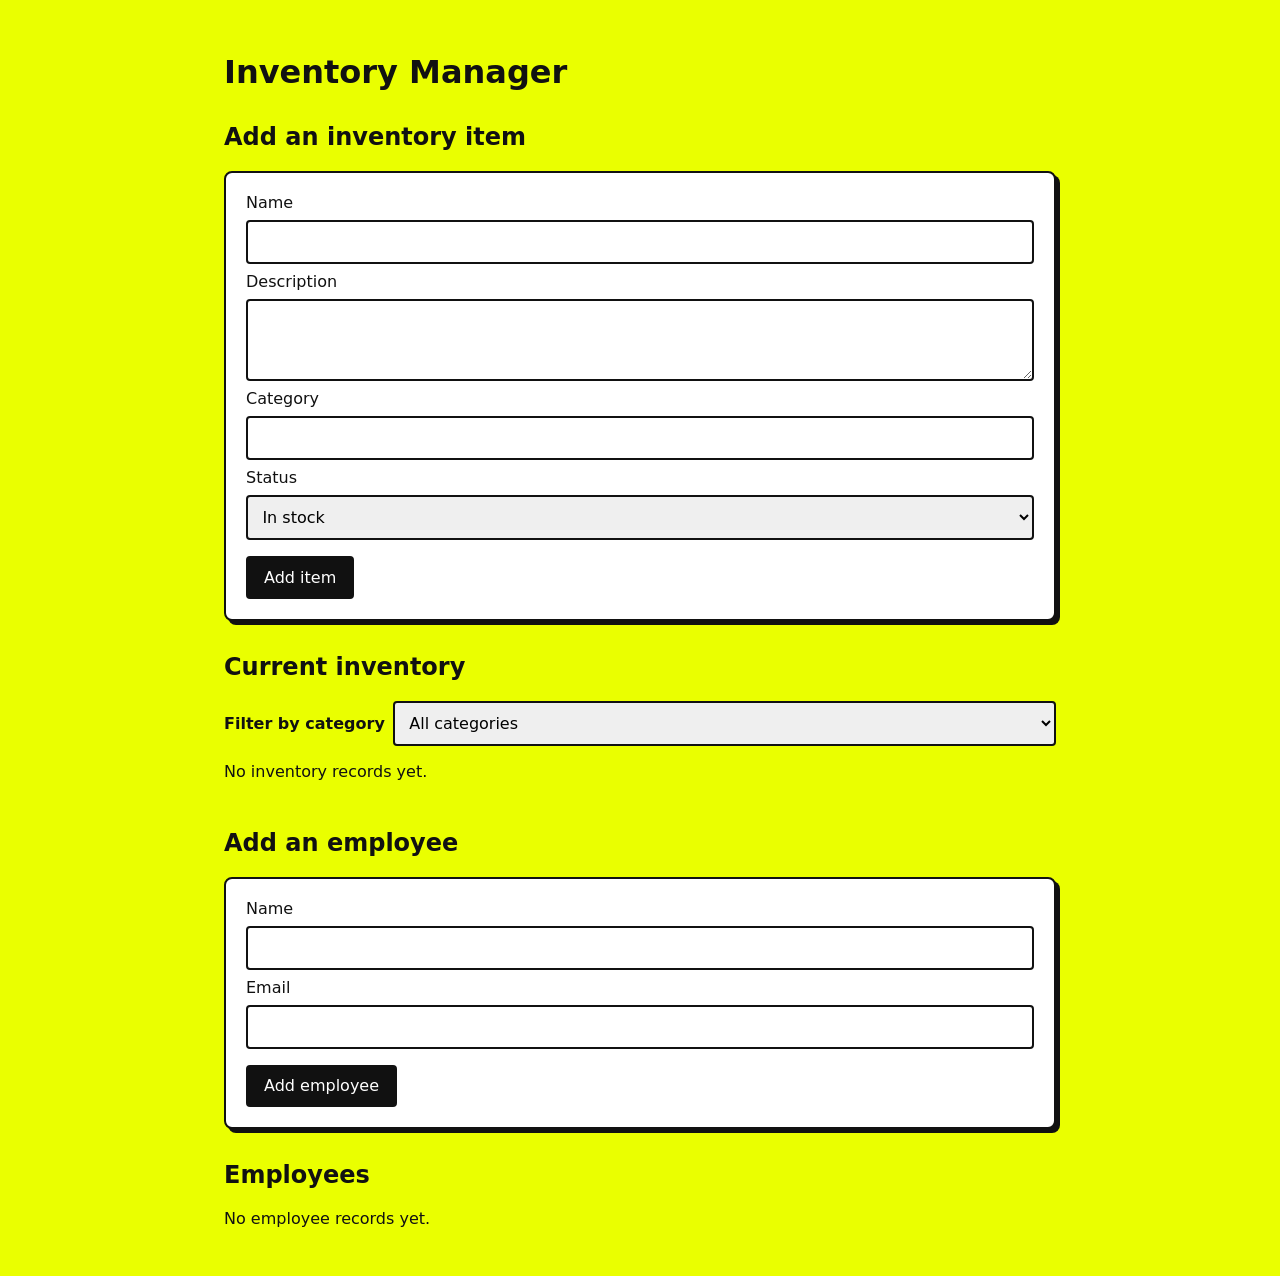
==== commit 45610df2: "Add inventory category filter" ====
--- a/index.html
+++ b/index.html
@@ -17,6 +17,7 @@
       <input type="hidden" id="record-id">
       <label for="name">Name</label><input type="text" id="name" name="name" required>
       <label for="description">Description</label><textarea id="description" name="description" rows="3" required></textarea>
+      <label for="category">Category</label><input type="text" id="category" name="category" required>
       <label for="status">Status</label>
       <select id="status" name="status" required>
         <option value="In stock">In stock</option><option value="Low stock">Low stock</option><option value="Out of stock">Out of stock</option>
@@ -27,6 +28,12 @@
 
   <section aria-labelledby="inventory-heading">
     <h2 id="inventory-heading">Current inventory</h2>
+    <div class="list-filter">
+      <label for="category-filter">Filter by category</label>
+      <select id="category-filter">
+        <option value="">All categories</option>
+      </select>
+    </div>
     <p id="empty-message">No inventory records yet.</p>
     <ul id="inventory-list"></ul>
   </section>
@@ -51,29 +58,7 @@
       </table>
     </div>
   </section>
-
-  <section aria-labelledby="supplier-form-heading">
-    <h2 id="supplier-form-heading">Add a supplier</h2>
-    <form id="supplier-form" novalidate>
-      <input type="hidden" id="supplier-id">
-      <label for="supplier-name">Name</label><input type="text" id="supplier-name" name="supplier-name" required>
-      <label for="supplier-email">Contact email</label><input type="email" id="supplier-email" name="supplier-email" required>
-      <div class="form-actions"><button type="submit" id="supplier-submit-button">Add supplier</button><button type="button" id="supplier-cancel-button" hidden>Cancel edit</button></div>
-    </form>
-  </section>
-
-  <section aria-labelledby="suppliers-heading">
-    <h2 id="suppliers-heading">Suppliers</h2>
-    <p id="suppliers-empty-message">No supplier records yet.</p>
-    <div class="table-wrapper" id="suppliers-table-wrapper" hidden>
-      <table>
-        <thead><tr><th scope="col">Name</th><th scope="col">Contact email</th><th scope="col">Actions</th></tr></thead>
-        <tbody id="suppliers-table-body"></tbody>
-      </table>
-    </div>
-  </section>
 </main>
 <script src="app.js"></script>
-<script src="suppliers.js"></script>
 </body>
 </html>
--- a/styles.css
+++ b/styles.css
@@ -1,310 +1,26 @@
-:root {
-  color-scheme: light;
-  font-family: system-ui, -apple-system, "Segoe UI", sans-serif;
-  --color-bg: #f2f4f8;
-  --color-surface: #ffffff;
-  --color-border: #d9dee7;
-  --color-text: #1a2130;
-  --color-muted: #5b6472;
-  --color-primary: #2a4bd9;
-  --color-primary-dark: #1c35a3;
-  --color-danger: #c02b3a;
-  --color-danger-dark: #94212c;
-  --color-success: #197a4b;
-  --radius: 0.6rem;
-  --shadow: 0 1px 2px rgba(20, 24, 38, 0.06), 0 8px 24px rgba(20, 24, 38, 0.06);
-}
-
+:root { color-scheme: light; font-family: system-ui, sans-serif; }
 * { box-sizing: border-box; }
-
-body {
-  margin: 0;
-  min-height: 100vh;
-  color: var(--color-text);
-  background: var(--color-bg);
-}
-
-h1, h2, h3 { line-height: 1.2; }
-h1 { font-size: 1.5rem; }
-h2 { font-size: 1.3rem; margin: 0 0 1rem; }
-h3 { font-size: 1.05rem; margin: 0 0 0.75rem; }
-
-p { line-height: 1.5; }
-
-a { color: var(--color-primary); }
-
-:focus-visible {
-  outline: 3px solid var(--color-primary);
-  outline-offset: 2px;
-  border-radius: 0.2rem;
-}
-
-.visually-hidden {
-  position: absolute;
-  width: 1px;
-  height: 1px;
-  padding: 0;
-  margin: -1px;
-  overflow: hidden;
-  clip: rect(0, 0, 0, 0);
-  white-space: nowrap;
-  border: 0;
-}
-
-.skip-link {
-  position: absolute;
-  left: 1rem;
-  top: -3rem;
-  background: var(--color-primary);
-  color: #fff;
-  padding: 0.6rem 1rem;
-  border-radius: 0.3rem;
-  transition: top 0.15s ease;
-  z-index: 100;
-}
-.skip-link:focus { top: 1rem; }
-
-/* Forms & inputs -------------------------------------------------------- */
-
-form { display: grid; gap: 0.5rem; }
-
-label { font-weight: 600; font-size: 0.9rem; }
-
+body { margin: 0; min-height: 100vh; padding: 2rem 1rem; color: #111; background: #eaff00; }
+main { width: min(52rem, 100%); margin: 0 auto; }
+form, .inventory-item, .table-wrapper { padding: 1.25rem; border: 2px solid #111; border-radius: .5rem; background: #fff; box-shadow: 4px 4px 0 #111; }
+form { display: grid; gap: .5rem; }
 input, textarea, select, button { font: inherit; }
-
-input[type="text"],
-input[type="email"],
-input[type="password"],
-textarea,
-select {
-  width: 100%;
-  padding: 0.65rem 0.75rem;
-  border: 1.5px solid var(--color-border);
-  border-radius: 0.4rem;
-  background: #fff;
-  color: var(--color-text);
-}
-
-input:focus-visible, textarea:focus-visible, select:focus-visible {
-  border-color: var(--color-primary);
-}
-
+input, textarea, select { width: 100%; padding: .65rem; border: 2px solid #111; border-radius: .25rem; }
 textarea { resize: vertical; }
-
-.checkbox-label {
-  display: flex;
-  align-items: center;
-  gap: 0.5rem;
-  font-weight: 500;
-}
-.checkbox-label input { width: auto; }
-
-.form-actions, .item-actions, .assignment-control {
-  display: flex;
-  flex-wrap: wrap;
-  gap: 0.6rem;
-  align-items: end;
-  margin-top: 0.4rem;
-}
-.assignment-control label { flex-basis: 100%; }
+.form-actions, .item-actions, .assignment-control { display: flex; flex-wrap: wrap; gap: .5rem; align-items: end; margin-top: .5rem; }
+.assignment-control label { flex-basis: 100%; font-weight: 700; }
 .assignment-control select { flex: 1 1 14rem; }
-
-.form-error {
-  margin: 0;
-  padding: 0.6rem 0.75rem;
-  border-radius: 0.4rem;
-  background: #fdecec;
-  color: var(--color-danger-dark);
-  font-weight: 600;
-  font-size: 0.9rem;
-}
-
-/* Buttons ---------------------------------------------------------------- */
-
-.btn {
-  padding: 0.6rem 1rem;
-  border: 1.5px solid transparent;
-  border-radius: 0.4rem;
-  cursor: pointer;
-  font-weight: 600;
-  transition: background-color 0.12s ease, color 0.12s ease, border-color 0.12s ease;
-}
-
-.btn-primary {
-  color: #fff;
-  background: var(--color-primary);
-  border-color: var(--color-primary);
-}
-.btn-primary:hover { background: var(--color-primary-dark); border-color: var(--color-primary-dark); }
-
-.btn-ghost {
-  color: var(--color-text);
-  background: #fff;
-  border-color: var(--color-border);
-}
-.btn-ghost:hover { background: #eef1f6; }
-
-.btn-danger {
-  color: var(--color-danger-dark);
-  background: #fff;
-  border-color: var(--color-danger);
-}
-.btn-danger:hover { color: #fff; background: var(--color-danger); }
-
-.btn:disabled { opacity: 0.5; cursor: not-allowed; }
-
-/* Auth views -------------------------------------------------------------- */
-
-.auth-view {
-  min-height: 100vh;
-  display: flex;
-  align-items: center;
-  justify-content: center;
-  padding: 2rem 1rem;
-}
-
-.auth-card {
-  width: min(26rem, 100%);
-  background: var(--color-surface);
-  border: 1px solid var(--color-border);
-  border-radius: var(--radius);
-  box-shadow: var(--shadow);
-  padding: 1.75rem;
-  display: grid;
-  gap: 0.75rem;
-}
-
-.auth-card h1 { margin: 0; }
-.auth-subtitle { margin: 0 0 0.5rem; color: var(--color-muted); }
-
-.seed-hint {
-  margin: 0.5rem 0 0;
-  padding: 0.75rem;
-  border-radius: 0.4rem;
-  background: #eef2ff;
-  font-size: 0.85rem;
-}
-.seed-hint code {
-  background: #dfe6ff;
-  padding: 0.1rem 0.35rem;
-  border-radius: 0.25rem;
-  font-size: 0.85em;
-}
-
-.security-note {
-  margin: 0;
-  padding: 0.75rem;
-  border-radius: 0.4rem;
-  background: #fff6e0;
-  color: #6b5300;
-  font-size: 0.82rem;
-}
-
-/* App shell ---------------------------------------------------------------- */
-
-.app-header {
-  display: flex;
-  flex-wrap: wrap;
-  align-items: center;
-  justify-content: space-between;
-  gap: 0.75rem;
-  padding: 0.9rem 1.25rem;
-  background: var(--color-surface);
-  border-bottom: 1px solid var(--color-border);
-  position: sticky;
-  top: 0;
-  z-index: 10;
-}
-
-.brand { display: flex; align-items: center; gap: 0.5rem; font-weight: 700; font-size: 1.1rem; }
-.brand-mark { color: var(--color-primary); }
-
-.session-info { display: flex; align-items: center; gap: 0.9rem; flex-wrap: wrap; }
-#current-user-label { font-size: 0.9rem; color: var(--color-muted); }
-
-.app-nav {
-  display: flex;
-  gap: 0.4rem;
-  padding: 0.75rem 1.25rem;
-  overflow-x: auto;
-  background: var(--color-bg);
-  border-bottom: 1px solid var(--color-border);
-}
-
-.nav-link {
-  padding: 0.55rem 1rem;
-  border: 1.5px solid transparent;
-  border-radius: 999px;
-  background: transparent;
-  color: var(--color-muted);
-  font-weight: 600;
-  cursor: pointer;
-  white-space: nowrap;
-}
-.nav-link:hover { background: #e6e9f0; }
-.nav-link[aria-current="page"] {
-  background: var(--color-primary);
-  color: #fff;
-}
-
-#app-main {
-  width: min(56rem, 100%);
-  margin: 0 auto;
-  padding: 1.5rem 1.25rem 3rem;
-  display: grid;
-  gap: 1.25rem;
-}
-
-.panel h2 { margin-bottom: 0.9rem; }
-.panel-note { margin-top: -0.5rem; color: var(--color-muted); font-size: 0.9rem; }
-
-.card {
-  padding: 1.25rem;
-  border: 1px solid var(--color-border);
-  border-radius: var(--radius);
-  background: var(--color-surface);
-  box-shadow: var(--shadow);
-}
-
-/* Inventory & tables --------------------------------------------------------- */
-
-#inventory-list { display: grid; gap: 1rem; padding: 0; list-style: none; margin: 0; }
-.inventory-item {
-  padding: 1.1rem 1.25rem;
-  border: 1px solid var(--color-border);
-  border-radius: var(--radius);
-  background: var(--color-surface);
-  box-shadow: var(--shadow);
-}
-.inventory-item h3, .inventory-item p { margin: 0 0 0.4rem; }
-
-.status-badge {
-  display: inline-block;
-  padding: 0.15rem 0.6rem;
-  border-radius: 999px;
-  font-size: 0.8rem;
-  font-weight: 700;
-}
-.status-in-stock { background: #e3f6ea; color: var(--color-success); }
-.status-low-stock { background: #fff2d6; color: #8a5a00; }
-.status-out-of-stock { background: #fbe4e4; color: var(--color-danger-dark); }
-
-.table-wrapper {
-  overflow-x: auto;
-  border: 1px solid var(--color-border);
-  border-radius: var(--radius);
-  background: var(--color-surface);
-  box-shadow: var(--shadow);
-}
+.list-filter { display: flex; flex-wrap: wrap; gap: .5rem; align-items: center; margin-bottom: 1rem; }
+.list-filter label { font-weight: 700; }
+.list-filter select { flex: 1 1 14rem; }
+button { padding: .6rem 1rem; border: 2px solid #111; border-radius: .25rem; color: #fff; background: #111; cursor: pointer; }
+button:hover, button:focus-visible { color: #111; background: #eaff00; }
+h2 { margin-top: 2rem; }
+#inventory-list { display: grid; gap: 1rem; padding: 0; list-style: none; }
+.inventory-item h3, .inventory-item p { margin-top: 0; }
+.table-wrapper { overflow-x: auto; }
 table { width: 100%; border-collapse: collapse; }
-th, td { padding: 0.75rem 1rem; border-bottom: 1px solid var(--color-border); text-align: left; }
-tbody tr:last-child td { border-bottom: none; }
+th, td { padding: .75rem; border-bottom: 2px solid #111; text-align: left; }
 th:last-child, td:last-child { width: 1%; white-space: nowrap; }
-td button + button { margin-left: 0.4rem; }
-
-@media (max-width: 30rem) {
-  .app-header { padding: 0.75rem 1rem; }
-  .app-nav { padding: 0.6rem 1rem; }
-  #app-main { padding: 1rem 0.85rem 2.5rem; }
-  .card { padding: 1rem; }
-}
+td button + button { margin-left: .35rem; }
+.visually-hidden { position: absolute; width: 1px; height: 1px; padding: 0; margin: -1px; overflow: hidden; clip: rect(0, 0, 0, 0); white-space: nowrap; border: 0; }
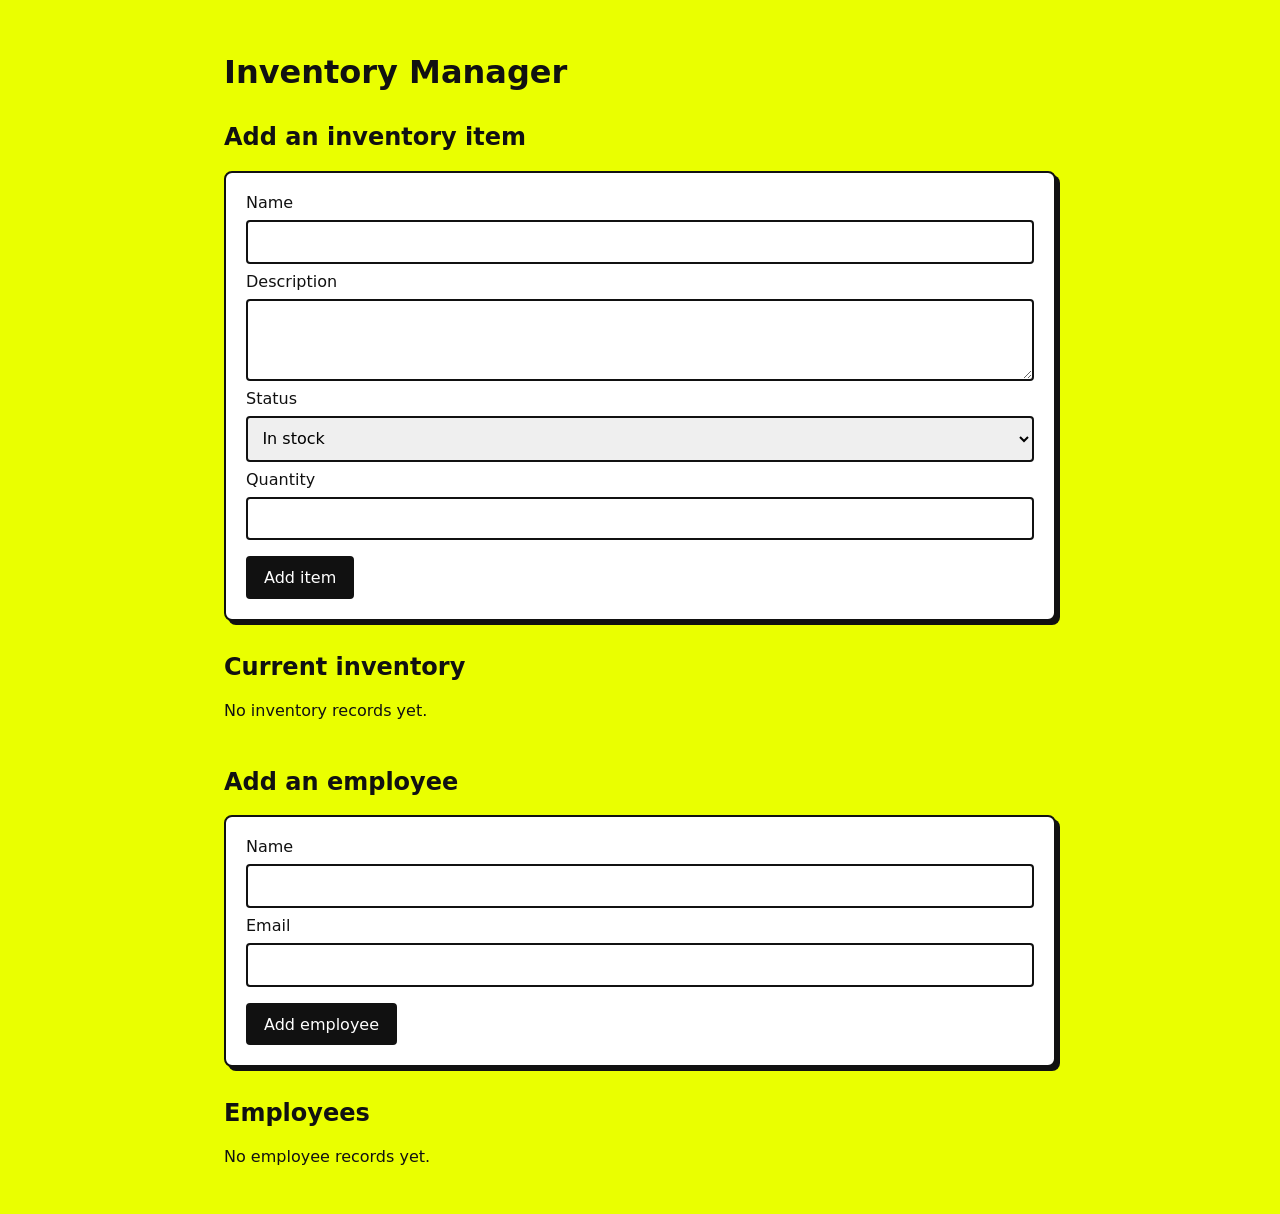
==== commit da07f348: "Add low-stock inventory badge" ====
--- a/index.html
+++ b/index.html
@@ -17,23 +17,17 @@
       <input type="hidden" id="record-id">
       <label for="name">Name</label><input type="text" id="name" name="name" required>
       <label for="description">Description</label><textarea id="description" name="description" rows="3" required></textarea>
-      <label for="category">Category</label><input type="text" id="category" name="category" required>
       <label for="status">Status</label>
       <select id="status" name="status" required>
         <option value="In stock">In stock</option><option value="Low stock">Low stock</option><option value="Out of stock">Out of stock</option>
       </select>
+      <label for="quantity">Quantity</label><input type="number" id="quantity" name="quantity" min="0" step="1" required>
       <div class="form-actions"><button type="submit" id="submit-button">Add item</button><button type="button" id="cancel-button" hidden>Cancel edit</button></div>
     </form>
   </section>
 
   <section aria-labelledby="inventory-heading">
     <h2 id="inventory-heading">Current inventory</h2>
-    <div class="list-filter">
-      <label for="category-filter">Filter by category</label>
-      <select id="category-filter">
-        <option value="">All categories</option>
-      </select>
-    </div>
     <p id="empty-message">No inventory records yet.</p>
     <ul id="inventory-list"></ul>
   </section>
--- a/styles.css
+++ b/styles.css
@@ -10,14 +10,14 @@
 .form-actions, .item-actions, .assignment-control { display: flex; flex-wrap: wrap; gap: .5rem; align-items: end; margin-top: .5rem; }
 .assignment-control label { flex-basis: 100%; font-weight: 700; }
 .assignment-control select { flex: 1 1 14rem; }
-.list-filter { display: flex; flex-wrap: wrap; gap: .5rem; align-items: center; margin-bottom: 1rem; }
-.list-filter label { font-weight: 700; }
-.list-filter select { flex: 1 1 14rem; }
 button { padding: .6rem 1rem; border: 2px solid #111; border-radius: .25rem; color: #fff; background: #111; cursor: pointer; }
 button:hover, button:focus-visible { color: #111; background: #eaff00; }
 h2 { margin-top: 2rem; }
 #inventory-list { display: grid; gap: 1rem; padding: 0; list-style: none; }
 .inventory-item h3, .inventory-item p { margin-top: 0; }
+.inventory-item-header { display: flex; flex-wrap: wrap; align-items: center; gap: .5rem; }
+.inventory-item-header h3 { margin-bottom: 0; }
+.low-stock-badge { padding: .2rem .5rem; border: 2px solid #111; border-radius: .25rem; background: #b00020; color: #fff; font-size: .8rem; font-weight: 700; }
 .table-wrapper { overflow-x: auto; }
 table { width: 100%; border-collapse: collapse; }
 th, td { padding: .75rem; border-bottom: 2px solid #111; text-align: left; }
